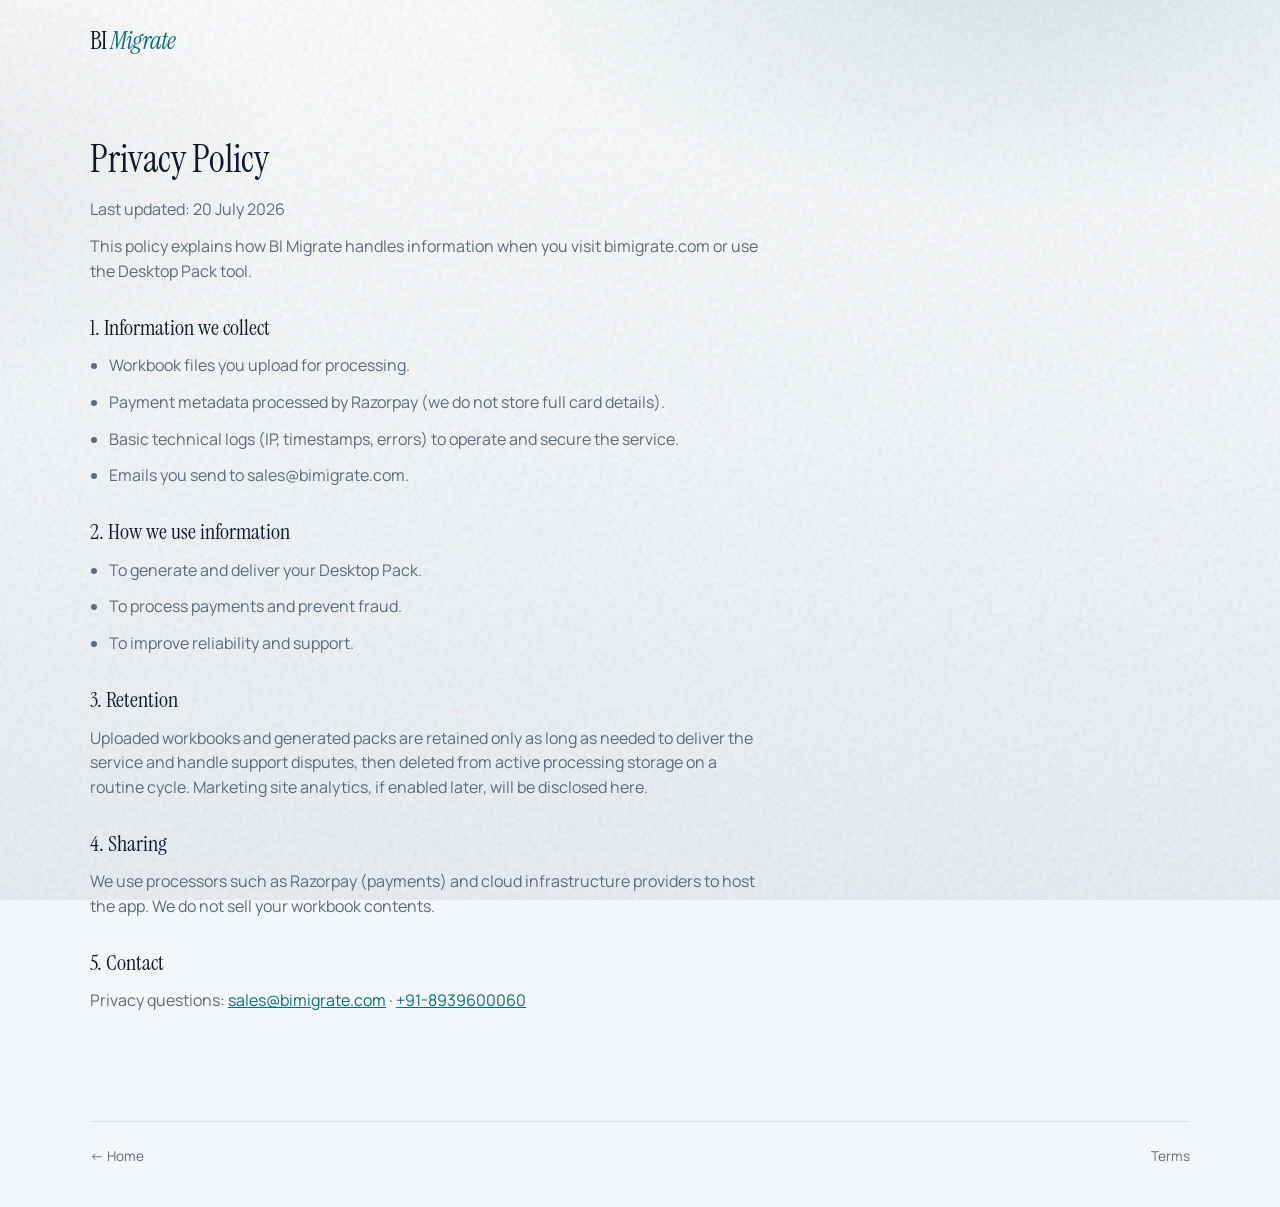
==== privacy.html @ c7ce3f4a "BI Migrate marketing site (GitHub Pages for bimigrate.com) Co-authored-by: Cursor <cursoragent@curso" ====
<!DOCTYPE html>
<html lang="en">
<head>
  <meta charset="UTF-8" />
  <meta name="viewport" content="width=device-width, initial-scale=1" />
  <title>Privacy Policy — BI Migrate</title>
  <link rel="canonical" href="https://bimigrate.com/privacy.html" />
  <link rel="preconnect" href="https://fonts.googleapis.com" />
  <link rel="preconnect" href="https://fonts.gstatic.com" crossorigin />
  <link href="https://fonts.googleapis.com/css2?family=Instrument+Serif:ital@0;1&family=Manrope:wght@400;500;600;700&display=swap" rel="stylesheet" />
  <link rel="stylesheet" href="styles.css" />
</head>
<body>
  <div class="bg" aria-hidden="true"></div>
  <div class="wrap">
    <nav class="nav"><a class="logo" href="/">BI <span>Migrate</span></a></nav>
    <article class="legal">
      <h1>Privacy Policy</h1>
      <p>Last updated: 20 July 2026</p>
      <p>This policy explains how BI Migrate handles information when you visit bimigrate.com or use the Desktop Pack tool.</p>
      <h2>1. Information we collect</h2>
      <ul>
        <li>Workbook files you upload for processing.</li>
        <li>Payment metadata processed by Razorpay (we do not store full card details).</li>
        <li>Basic technical logs (IP, timestamps, errors) to operate and secure the service.</li>
        <li>Emails you send to sales@bimigrate.com.</li>
      </ul>
      <h2>2. How we use information</h2>
      <ul>
        <li>To generate and deliver your Desktop Pack.</li>
        <li>To process payments and prevent fraud.</li>
        <li>To improve reliability and support.</li>
      </ul>
      <h2>3. Retention</h2>
      <p>Uploaded workbooks and generated packs are retained only as long as needed to deliver the service and handle support disputes, then deleted from active processing storage on a routine cycle. Marketing site analytics, if enabled later, will be disclosed here.</p>
      <h2>4. Sharing</h2>
      <p>We use processors such as Razorpay (payments) and cloud infrastructure providers to host the app. We do not sell your workbook contents.</p>
      <h2>5. Contact</h2>
      <p>Privacy questions: <a href="mailto:sales@bimigrate.com">sales@bimigrate.com</a> · <a href="tel:+918939600060">+91-8939600060</a></p>
    </article>
    <footer>
      <div><a href="/">← Home</a></div>
      <div><a href="/terms.html">Terms</a></div>
    </footer>
  </div>
</body>
</html>
---- styles.css ----
/* BI Migrate — bimigrate.com */
:root {
  --bg: #f4f7f9;
  --bg-deep: #e8eef3;
  --ink: #0e1a2b;
  --ink-soft: #243447;
  --muted: #5c6b7a;
  --teal: #0b6e74;
  --teal-deep: #08555a;
  --teal-soft: rgba(11, 110, 116, 0.12);
  --line: rgba(14, 26, 43, 0.1);
  --surface: rgba(255, 255, 255, 0.72);
  --font-display: "Instrument Serif", Georgia, serif;
  --font-body: "Manrope", system-ui, sans-serif;
}

* { box-sizing: border-box; margin: 0; padding: 0; }

html { scroll-behavior: smooth; }

body {
  font-family: var(--font-body);
  color: var(--ink);
  background: var(--bg);
  min-height: 100vh;
  line-height: 1.55;
  overflow-x: hidden;
  -webkit-font-smoothing: antialiased;
}

a { color: inherit; }

.bg {
  position: fixed;
  inset: 0;
  z-index: -1;
  background:
    radial-gradient(1000px 520px at 80% -8%, rgba(11, 110, 116, 0.16), transparent 55%),
    radial-gradient(820px 480px at -10% 20%, rgba(14, 26, 43, 0.06), transparent 50%),
    linear-gradient(180deg, #fbfcfd 0%, var(--bg) 42%, var(--bg-deep) 100%);
}

.bg::after {
  content: "";
  position: absolute;
  inset: 0;
  opacity: 0.35;
  pointer-events: none;
  background-image: url("data:image/svg+xml,%3Csvg viewBox='0 0 200 200' xmlns='http://www.w3.org/2000/svg'%3E%3Cfilter id='n'%3E%3CfeTurbulence type='fractalNoise' baseFrequency='0.9' numOctaves='4' stitchTiles='stitch'/%3E%3C/filter%3E%3Crect width='100%25' height='100%25' filter='url(%23n)' opacity='0.45'/%3E%3C/svg%3E");
  mix-blend-mode: multiply;
}

.wrap {
  width: min(1100px, calc(100% - 2.5rem));
  margin: 0 auto;
}

.nav {
  display: flex;
  align-items: center;
  justify-content: space-between;
  padding: 1.35rem 0;
  animation: fadeDown 0.7s ease both;
}

.logo {
  font-family: var(--font-display);
  font-weight: 400;
  font-size: 1.55rem;
  letter-spacing: -0.03em;
  text-decoration: none;
  color: var(--ink);
}

.logo span {
  color: var(--teal);
  font-style: italic;
}

.nav-links {
  display: flex;
  gap: 1.5rem;
  list-style: none;
  font-size: 0.9rem;
  font-weight: 500;
  color: var(--muted);
}

.nav-links a {
  text-decoration: none;
  transition: color 0.2s;
}

.nav-links a:hover { color: var(--ink); }

/* —— Hero: one composition —— */
.hero {
  display: grid;
  grid-template-columns: 1.05fr 0.95fr;
  gap: 2.5rem;
  align-items: end;
  min-height: min(78vh, 720px);
  padding: 2.5rem 0 3.5rem;
}

.hero-copy {
  display: grid;
  gap: 1.1rem;
  max-width: 32rem;
  padding-bottom: 1.5rem;
  animation: fadeUp 0.85s ease both;
}

.brand {
  font-family: var(--font-display);
  font-size: clamp(3.2rem, 8vw, 5.4rem);
  font-weight: 400;
  letter-spacing: -0.045em;
  line-height: 0.92;
  color: var(--ink);
}

.brand em {
  font-style: italic;
  color: var(--teal);
}

.hero h1 {
  font-family: var(--font-body);
  font-size: clamp(1.15rem, 2.2vw, 1.35rem);
  font-weight: 600;
  letter-spacing: -0.02em;
  color: var(--ink-soft);
  max-width: 24ch;
  line-height: 1.35;
}

.hero-lead {
  color: var(--muted);
  font-size: 1.05rem;
  max-width: 36ch;
}

.ctas {
  display: flex;
  flex-wrap: wrap;
  gap: 0.75rem;
  margin-top: 0.35rem;
}

.btn {
  display: inline-flex;
  align-items: center;
  justify-content: center;
  padding: 0.9rem 1.4rem;
  border-radius: 0.45rem;
  font-weight: 650;
  font-size: 0.95rem;
  text-decoration: none;
  border: 1px solid transparent;
  transition: transform 0.18s ease, background 0.2s, box-shadow 0.2s, border-color 0.2s;
}

.btn:hover { transform: translateY(-2px); }

.btn-primary {
  background: var(--teal);
  color: #fff;
  box-shadow: 0 10px 28px rgba(11, 110, 116, 0.22);
}

.btn-primary:hover { background: var(--teal-deep); }

.btn-ghost {
  border-color: var(--line);
  color: var(--ink);
  background: var(--surface);
  backdrop-filter: blur(6px);
}

.hero-visual {
  position: relative;
  min-height: 340px;
  animation: fadeIn 1.1s ease 0.15s both;
}

.hero-visual svg {
  width: 100%;
  height: auto;
  display: block;
  filter: drop-shadow(0 28px 50px rgba(14, 26, 43, 0.12));
}

.float-a {
  animation: floatY 6s ease-in-out infinite;
  transform-origin: center;
}

.float-b {
  animation: floatY 7.5s ease-in-out 0.8s infinite;
}

.draw-line {
  stroke-dasharray: 180;
  stroke-dashoffset: 180;
  animation: draw 1.4s ease 0.4s forwards;
}

/* —— Sections —— */
.section {
  padding: 3.5rem 0 1rem;
  animation: fadeUp 0.9s ease both;
}

.section-head {
  max-width: 36rem;
  margin-bottom: 2rem;
}

.section-head h2 {
  font-family: var(--font-display);
  font-size: clamp(1.85rem, 3.5vw, 2.45rem);
  font-weight: 400;
  letter-spacing: -0.03em;
  margin-bottom: 0.5rem;
}

.section-head p {
  color: var(--muted);
  font-size: 1.02rem;
  max-width: 42ch;
}

.deliverables {
  display: grid;
  gap: 0;
  border-top: 1px solid var(--line);
}

.deliverables li {
  list-style: none;
  display: grid;
  grid-template-columns: 4.5rem 1fr;
  gap: 1rem;
  padding: 1.35rem 0;
  border-bottom: 1px solid var(--line);
  align-items: start;
}

.deliverables .n {
  font-family: var(--font-display);
  font-style: italic;
  color: var(--teal);
  font-size: 1.35rem;
  line-height: 1.2;
}

.deliverables strong {
  display: block;
  font-size: 1.02rem;
  margin-bottom: 0.2rem;
}

.deliverables p {
  color: var(--muted);
  font-size: 0.95rem;
  max-width: 48ch;
}

.steps {
  display: grid;
  grid-template-columns: repeat(3, 1fr);
  gap: 1.75rem;
  margin-top: 0.5rem;
}

.step h3 {
  font-size: 1rem;
  font-weight: 700;
  margin: 0.4rem 0 0.35rem;
}

.step p {
  color: var(--muted);
  font-size: 0.92rem;
}

.step .tag {
  font-size: 0.75rem;
  font-weight: 700;
  letter-spacing: 0.06em;
  text-transform: uppercase;
  color: var(--teal);
}

.price-band {
  margin: 3.5rem 0 2rem;
  padding: 2.25rem 2rem;
  border: 1px solid var(--line);
  background: linear-gradient(135deg, rgba(255,255,255,0.9), rgba(11,110,116,0.06));
  border-radius: 0.75rem;
  display: grid;
  grid-template-columns: 1.4fr auto;
  gap: 1.5rem;
  align-items: center;
}

.price-band h2 {
  font-family: var(--font-display);
  font-size: clamp(1.6rem, 3vw, 2.1rem);
  font-weight: 400;
  letter-spacing: -0.02em;
  margin-bottom: 0.35rem;
}

.price-band p {
  color: var(--muted);
  max-width: 42ch;
  font-size: 0.98rem;
}

.price-tag {
  text-align: right;
}

.price-tag .amt {
  font-family: var(--font-display);
  font-size: clamp(2.4rem, 4vw, 3.2rem);
  letter-spacing: -0.03em;
  line-height: 1;
  color: var(--ink);
}

.price-tag .amt span {
  font-size: 0.55em;
  color: var(--muted);
  font-style: italic;
}

.price-tag .meta {
  margin-top: 0.35rem;
  color: var(--muted);
  font-size: 0.85rem;
}

.footnote {
  color: var(--muted);
  font-size: 0.88rem;
  margin: 0.5rem 0 2rem;
  max-width: 58ch;
}

.contact {
  padding: 2.5rem 0 1rem;
  max-width: 34rem;
}

.contact h2 {
  font-family: var(--font-display);
  font-size: 2rem;
  font-weight: 400;
  margin-bottom: 0.5rem;
}

.contact p {
  color: var(--muted);
  margin-bottom: 1.1rem;
}

.contact a.mail {
  color: var(--teal);
  font-weight: 650;
  text-decoration: none;
}

.contact a.mail:hover { text-decoration: underline; }

footer {
  border-top: 1px solid var(--line);
  padding: 1.5rem 0 2.5rem;
  margin-top: 2rem;
  display: flex;
  flex-wrap: wrap;
  gap: 1rem;
  justify-content: space-between;
  color: var(--muted);
  font-size: 0.85rem;
}

footer a { text-decoration: none; }
footer a:hover { color: var(--ink); }

.legal {
  padding: 3rem 0 4rem;
  max-width: 42rem;
}

.legal h1 {
  font-family: var(--font-display);
  font-size: 2.4rem;
  font-weight: 400;
  margin-bottom: 0.5rem;
}

.legal h2 {
  font-family: var(--font-display);
  font-size: 1.35rem;
  font-weight: 400;
  margin: 1.75rem 0 0.5rem;
}

.legal p, .legal li {
  color: var(--muted);
  margin-bottom: 0.75rem;
}

.legal strong { color: var(--ink); }
.legal ul { padding-left: 1.2rem; }
.legal a { color: var(--teal); }

@keyframes fadeUp {
  from { opacity: 0; transform: translateY(18px); }
  to { opacity: 1; transform: none; }
}

@keyframes fadeDown {
  from { opacity: 0; transform: translateY(-10px); }
  to { opacity: 1; transform: none; }
}

@keyframes fadeIn {
  from { opacity: 0; }
  to { opacity: 1; }
}

@keyframes floatY {
  0%, 100% { transform: translateY(0); }
  50% { transform: translateY(-8px); }
}

@keyframes draw {
  to { stroke-dashoffset: 0; }
}

@media (max-width: 860px) {
  .hero {
    grid-template-columns: 1fr;
    min-height: auto;
    gap: 1.5rem;
    padding-top: 1.5rem;
  }

  .hero-visual { order: -1; min-height: auto; }

  .steps { grid-template-columns: 1fr; }

  .price-band {
    grid-template-columns: 1fr;
  }

  .price-tag { text-align: left; }
}

@media (max-width: 640px) {
  .nav-links { display: none; }
  .deliverables li { grid-template-columns: 3rem 1fr; }
}
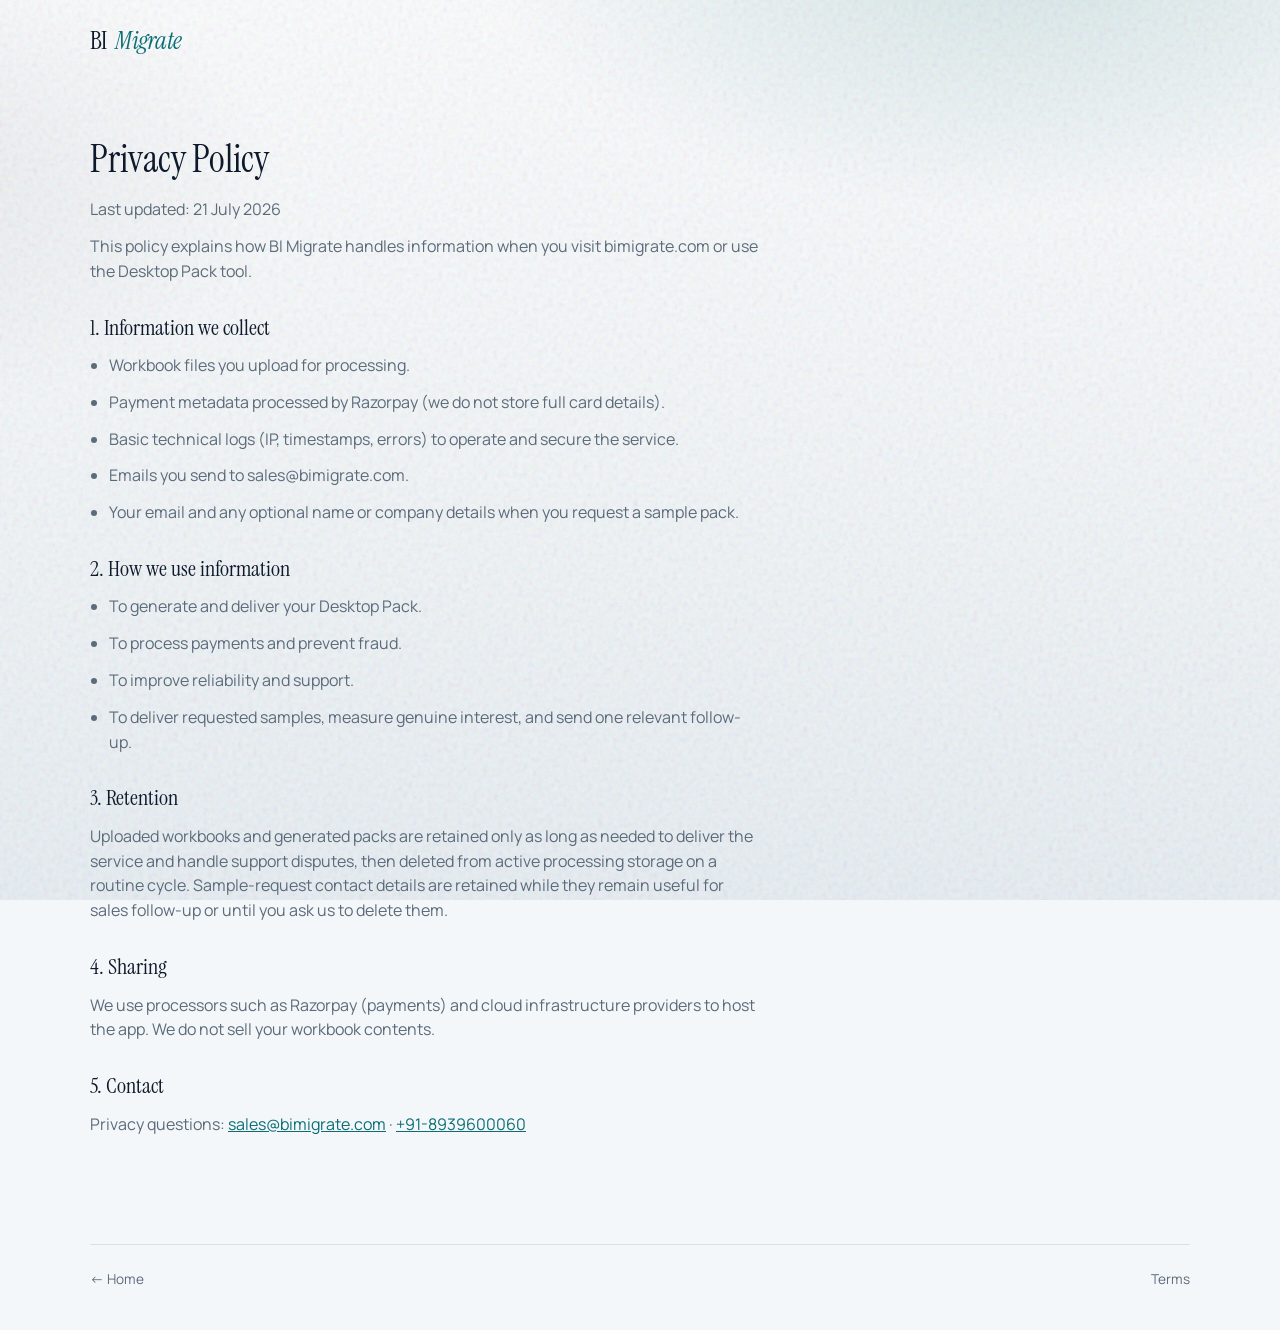
==== commit 9030a505: "Sync landing page from bimigrate@e2c9664" ====
--- a/privacy.html
+++ b/privacy.html
@@ -16,7 +16,7 @@
     <nav class="nav"><a class="logo" href="/">BI <span>Migrate</span></a></nav>
     <article class="legal">
       <h1>Privacy Policy</h1>
-      <p>Last updated: 20 July 2026</p>
+      <p>Last updated: 21 July 2026</p>
       <p>This policy explains how BI Migrate handles information when you visit bimigrate.com or use the Desktop Pack tool.</p>
       <h2>1. Information we collect</h2>
       <ul>
@@ -24,15 +24,17 @@
         <li>Payment metadata processed by Razorpay (we do not store full card details).</li>
         <li>Basic technical logs (IP, timestamps, errors) to operate and secure the service.</li>
         <li>Emails you send to sales@bimigrate.com.</li>
+        <li>Your email and any optional name or company details when you request a sample pack.</li>
       </ul>
       <h2>2. How we use information</h2>
       <ul>
         <li>To generate and deliver your Desktop Pack.</li>
         <li>To process payments and prevent fraud.</li>
         <li>To improve reliability and support.</li>
+        <li>To deliver requested samples, measure genuine interest, and send one relevant follow-up.</li>
       </ul>
       <h2>3. Retention</h2>
-      <p>Uploaded workbooks and generated packs are retained only as long as needed to deliver the service and handle support disputes, then deleted from active processing storage on a routine cycle. Marketing site analytics, if enabled later, will be disclosed here.</p>
+      <p>Uploaded workbooks and generated packs are retained only as long as needed to deliver the service and handle support disputes, then deleted from active processing storage on a routine cycle. Sample-request contact details are retained while they remain useful for sales follow-up or until you ask us to delete them.</p>
       <h2>4. Sharing</h2>
       <p>We use processors such as Razorpay (payments) and cloud infrastructure providers to host the app. We do not sell your workbook contents.</p>
       <h2>5. Contact</h2>
--- a/styles.css
+++ b/styles.css
@@ -64,12 +64,22 @@
 }
 
 .logo {
+  display: inline-flex;
+  align-items: center;
+  gap: 0.55rem;
   font-family: var(--font-display);
   font-weight: 400;
   font-size: 1.55rem;
   letter-spacing: -0.03em;
   text-decoration: none;
   color: var(--ink);
+}
+
+.logo-mark {
+  display: block;
+  width: 36px;
+  height: 36px;
+  border-radius: 9px;
 }
 
 .logo span {
@@ -350,6 +360,118 @@
   max-width: 58ch;
 }
 
+.sample-band {
+  display: grid;
+  grid-template-columns: 0.9fr 1.1fr;
+  gap: 1.75rem;
+  align-items: center;
+  padding: 1.75rem 1.75rem;
+  border: 1px solid var(--line);
+  border-radius: 0.75rem;
+  background: rgba(255, 255, 255, 0.65);
+}
+
+.sample-includes {
+  margin: 0;
+  padding-left: 1.2rem;
+  color: var(--ink-soft);
+  font-size: 0.98rem;
+  line-height: 1.7;
+}
+
+.sample-note {
+  margin-top: 0.85rem;
+  color: var(--muted);
+  font-size: 0.88rem;
+  max-width: 48ch;
+}
+
+.sample-form {
+  display: flex;
+  flex-direction: column;
+  gap: 0.85rem;
+  padding: 1.25rem;
+  border: 1px solid var(--line);
+  border-radius: 0.65rem;
+  background: #fff;
+}
+
+.form-grid {
+  display: grid;
+  grid-template-columns: 1fr 1fr;
+  gap: 0.75rem;
+}
+
+.form-row {
+  display: flex;
+  flex-direction: column;
+  gap: 0.35rem;
+}
+
+.form-row label {
+  color: var(--ink-soft);
+  font-size: 0.8rem;
+  font-weight: 700;
+}
+
+.form-row label span {
+  color: var(--muted);
+  font-weight: 500;
+}
+
+.form-row input {
+  width: 100%;
+  border: 1px solid rgba(14, 26, 43, 0.18);
+  border-radius: 0.45rem;
+  padding: 0.72rem 0.8rem;
+  background: #fff;
+  color: var(--ink);
+  font: inherit;
+  font-size: 0.92rem;
+  outline: none;
+}
+
+.form-row input:focus {
+  border-color: var(--teal);
+  box-shadow: 0 0 0 3px var(--teal-soft);
+}
+
+.form-honeypot {
+  position: absolute;
+  left: -10000px;
+  width: 1px;
+  height: 1px;
+  overflow: hidden;
+}
+
+.form-trust,
+.form-status {
+  color: var(--muted);
+  font-size: 0.78rem;
+  line-height: 1.45;
+}
+
+.form-status:not(:empty) {
+  color: var(--teal-deep);
+  font-weight: 650;
+}
+
+.sample-unlocked {
+  display: grid;
+  grid-template-columns: 1fr 1fr;
+  gap: 0.6rem;
+}
+
+.sample-unlocked[hidden] {
+  display: none;
+}
+
+.sample-form .btn,
+.sample-unlocked .btn {
+  text-align: center;
+  justify-content: center;
+}
+
 .contact {
   padding: 2.5rem 0 1rem;
   max-width: 34rem;
@@ -459,9 +581,18 @@
   }
 
   .price-tag { text-align: left; }
+
+  .sample-band {
+    grid-template-columns: 1fr;
+  }
 }
 
 @media (max-width: 640px) {
   .nav-links { display: none; }
+
+  .form-grid,
+  .sample-unlocked {
+    grid-template-columns: 1fr;
+  }
   .deliverables li { grid-template-columns: 3rem 1fr; }
 }
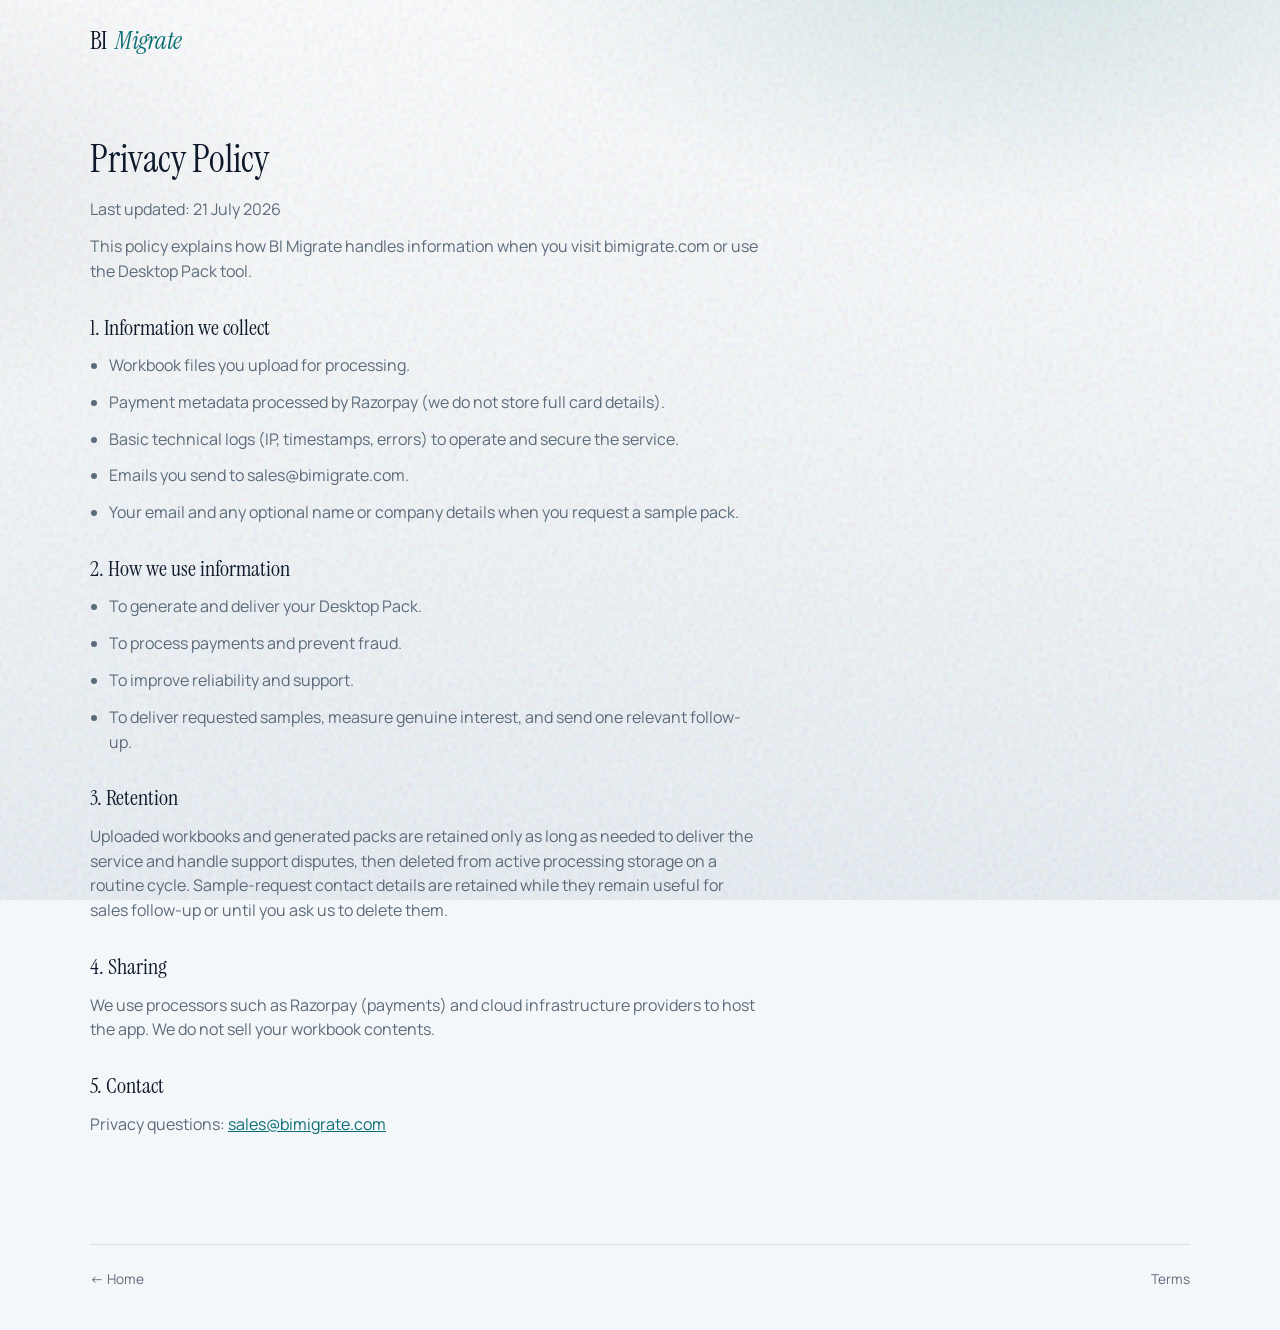
==== commit aef8e367: "Sync landing page from bimigrate@f61eb3d" ====
--- a/privacy.html
+++ b/privacy.html
@@ -38,7 +38,7 @@
       <h2>4. Sharing</h2>
       <p>We use processors such as Razorpay (payments) and cloud infrastructure providers to host the app. We do not sell your workbook contents.</p>
       <h2>5. Contact</h2>
-      <p>Privacy questions: <a href="mailto:sales@bimigrate.com">sales@bimigrate.com</a> · <a href="tel:+918939600060">+91-8939600060</a></p>
+      <p>Privacy questions: <a href="mailto:sales@bimigrate.com">sales@bimigrate.com</a></p>
     </article>
     <footer>
       <div><a href="/">← Home</a></div>
